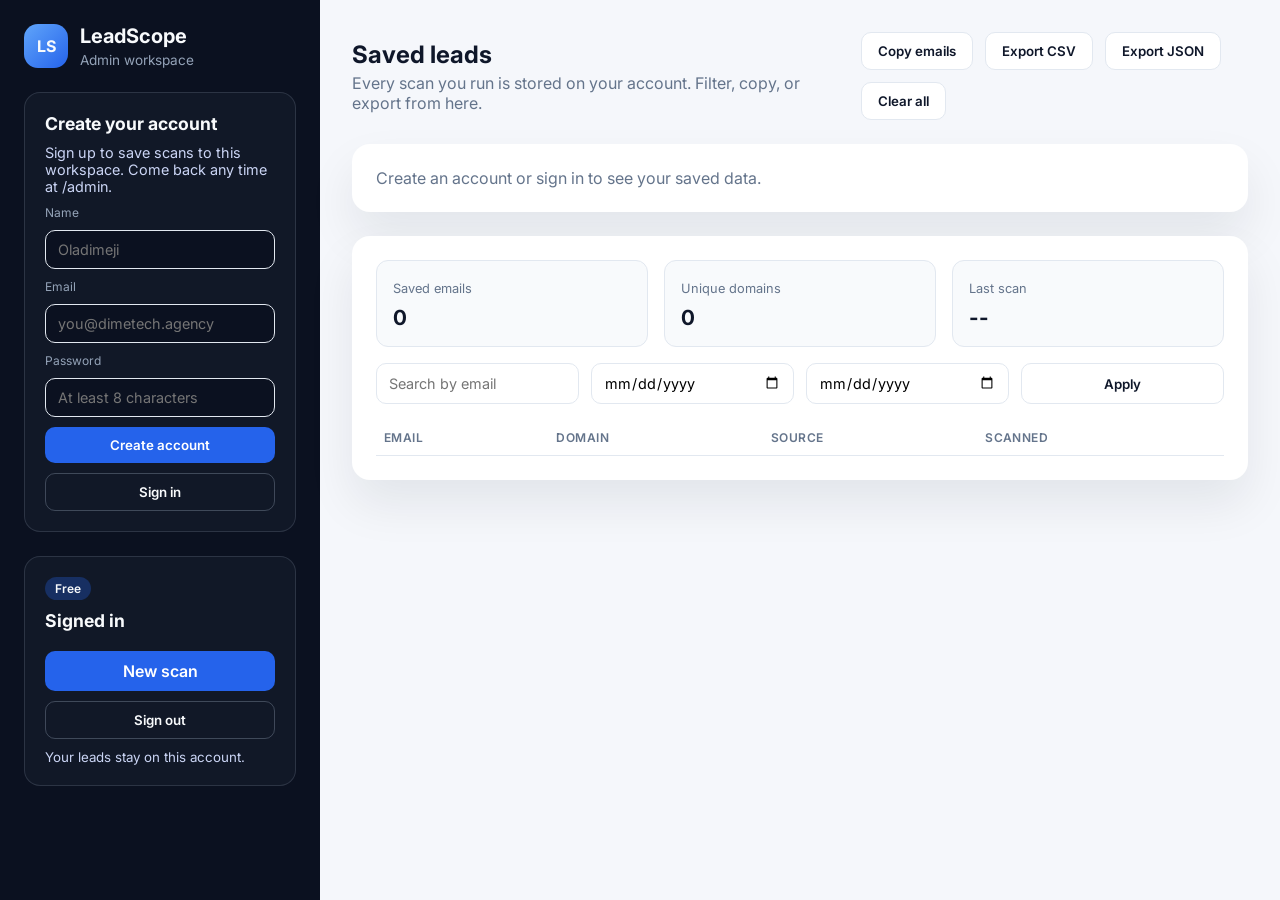
==== admin.html @ b21d5695 "Add /admin workspace so accounts persist and review saved leads" ====
<!DOCTYPE html>
<html lang="en">
<head>
  <meta charset="UTF-8" />
  <meta name="viewport" content="width=device-width, initial-scale=1.0" />
  <title>LeadScope Admin</title>
  <link rel="stylesheet" href="styles.css" />
  <link rel="preconnect" href="https://fonts.googleapis.com">
  <link rel="preconnect" href="https://fonts.gstatic.com" crossorigin>
  <link href="https://fonts.googleapis.com/css2?family=Inter:wght@400;500;600;700&display=swap" rel="stylesheet">
</head>
<body>
  <div class="app">
    <aside class="sidebar">
      <div class="brand">
        <div class="logo">LS</div>
        <div>
          <h1>LeadScope</h1>
          <p>Admin workspace</p>
        </div>
      </div>

      <div class="account-card" id="signedOutCard">
        <h2>Create your account</h2>
        <p>Sign up to save scans to this workspace. Come back any time at /admin.</p>
        <label for="authName">Name</label>
        <input type="text" id="authName" placeholder="Oladimeji" autocomplete="name" />
        <label for="authEmail">Email</label>
        <input type="text" id="authEmail" placeholder="you@dimetech.agency" autocomplete="email" />
        <label for="authPassword">Password</label>
        <input type="password" id="authPassword" placeholder="At least 8 characters" autocomplete="current-password" />
        <button class="btn btn-primary" id="registerBtn">Create account</button>
        <button class="btn btn-outline dark" id="loginBtn">Sign in</button>
      </div>

      <div class="plan-card" id="planCard" hidden>
        <span class="status" id="planStatus">Free</span>
        <h2 id="userName">Signed in</h2>
        <p id="userEmail"></p>
        <a class="btn btn-primary" href="/">New scan</a>
        <button class="btn btn-outline dark" id="logoutBtn">Sign out</button>
        <small class="trial" id="trialInfo">Your leads stay on this account.</small>
      </div>
    </aside>

    <main class="main">
      <header class="topbar">
        <div>
          <h2>Saved leads</h2>
          <p>Every scan you run is stored on your account. Filter, copy, or export from here.</p>
        </div>
        <div class="topbar-actions" id="signedInActions" hidden>
          <button class="btn btn-outline" id="copyBtn">Copy emails</button>
          <button class="btn btn-outline" id="exportCsvBtn">Export CSV</button>
          <button class="btn btn-outline" id="exportJsonBtn">Export JSON</button>
          <button class="btn btn-outline" id="clearHistory">Clear all</button>
        </div>
      </header>

      <div class="toast" id="toast" hidden></div>

      <section class="card" id="gateCard">
        <p class="empty">Create an account or sign in to see your saved data.</p>
      </section>

      <section class="card" id="dataCard" hidden>
        <div class="metrics">
          <div class="metric">
            <span>Saved emails</span>
            <strong id="emailCount">0</strong>
          </div>
          <div class="metric">
            <span>Unique domains</span>
            <strong id="domainCount">0</strong>
          </div>
          <div class="metric">
            <span>Last scan</span>
            <strong id="lastScan">--</strong>
          </div>
        </div>
        <div class="filters">
          <input type="text" id="searchEmail" placeholder="Search by email" />
          <input type="date" id="fromDate" />
          <input type="date" id="toDate" />
          <button class="btn btn-outline" id="filterBtn">Apply</button>
        </div>
        <div class="table-wrap">
          <table class="data-table">
            <thead>
              <tr>
                <th>Email</th>
                <th>Domain</th>
                <th>Source</th>
                <th>Scanned</th>
              </tr>
            </thead>
            <tbody id="tableBody"></tbody>
          </table>
        </div>
        <p class="empty" id="emptyState" hidden>No saved leads yet. Run a scan from the home page.</p>
      </section>
    </main>
  </div>
  <script src="admin.js"></script>
</body>
</html>
---- styles.css ----
:root {
  color-scheme: light;
  --bg: #f5f7fb;
  --card: #ffffff;
  --text: #0f172a;
  --muted: #64748b;
  --primary: #2563eb;
  --primary-dark: #1e40af;
  --border: #e2e8f0;
  --success: #16a34a;
}

* {
  box-sizing: border-box;
  font-family: "Inter", sans-serif;
}

body {
  margin: 0;
  background: var(--bg);
  color: var(--text);
}

.app {
  display: flex;
  min-height: 100vh;
}

.sidebar {
  width: 320px;
  background: #0b1120;
  color: #f8fafc;
  padding: 24px;
  display: flex;
  flex-direction: column;
  gap: 24px;
}

.brand {
  display: flex;
  align-items: center;
  gap: 12px;
}

.logo {
  width: 44px;
  height: 44px;
  border-radius: 14px;
  background: linear-gradient(135deg, #60a5fa, #2563eb);
  display: grid;
  place-items: center;
  font-weight: 700;
}

.brand h1 {
  margin: 0;
  font-size: 1.25rem;
}

.brand p {
  margin: 4px 0 0;
  color: #94a3b8;
  font-size: 0.85rem;
}

.plan-card,
.account-card {
  background: #111827;
  border-radius: 16px;
  padding: 20px;
  border: 1px solid rgba(148, 163, 184, 0.2);
  display: flex;
  flex-direction: column;
  gap: 10px;
}

.plan-card h2,
.account-card h2 {
  margin: 0;
  font-size: 1.1rem;
}

.plan-card p,
.account-card p {
  margin: 0;
  color: #cbd5f5;
  font-size: 0.9rem;
}

.account-card label {
  font-size: 0.75rem;
  color: #94a3b8;
}

.account-card input {
  background: #0b1120;
  color: #f8fafc;
  border-color: rgba(148, 163, 184, 0.3);
}

.status {
  align-self: flex-start;
  padding: 4px 10px;
  border-radius: 999px;
  background: rgba(37, 99, 235, 0.3);
  font-size: 0.75rem;
  font-weight: 600;
}

.trial {
  color: #cbd5f5;
}

.history-panel {
  flex: 1;
  background: #0f172a;
  border-radius: 16px;
  padding: 16px;
  overflow: hidden;
  display: flex;
  flex-direction: column;
  gap: 12px;
}

.history-panel.hidden .history-content,
.history-panel.hidden .danger {
  display: none;
}

.panel-header {
  display: flex;
  justify-content: space-between;
  align-items: center;
}

.history-content {
  display: flex;
  flex-direction: column;
  gap: 12px;
  overflow-y: auto;
  max-height: 360px;
}

.history-item {
  background: rgba(15, 23, 42, 0.8);
  padding: 12px;
  border-radius: 12px;
  border: 1px solid rgba(148, 163, 184, 0.2);
  font-size: 0.85rem;
}

.main {
  flex: 1;
  padding: 32px;
  display: flex;
  flex-direction: column;
  gap: 24px;
}

.topbar {
  display: flex;
  justify-content: space-between;
  align-items: center;
  gap: 16px;
}

.topbar h2 {
  margin: 0;
}

.topbar p {
  margin: 4px 0 0;
  color: var(--muted);
}

.topbar-actions {
  display: flex;
  gap: 12px;
  flex-wrap: wrap;
}

.topbar-actions .btn {
  white-space: nowrap;
}

.card {
  background: var(--card);
  border-radius: 18px;
  padding: 24px;
  box-shadow: 0 24px 48px rgba(15, 23, 42, 0.08);
  display: flex;
  flex-direction: column;
  gap: 16px;
  animation: fadeIn 0.4s ease;
}

textarea {
  width: 100%;
  min-height: 180px;
  border-radius: 12px;
  border: 1px solid var(--border);
  padding: 16px;
  resize: vertical;
  font-size: 0.95rem;
}

input[type="text"],
input[type="date"],
input[type="password"] {
  border-radius: 10px;
  border: 1px solid var(--border);
  padding: 10px 12px;
  font-size: 0.9rem;
}

.actions {
  display: flex;
  align-items: center;
  gap: 16px;
}

.progress-text {
  font-size: 0.85rem;
  color: var(--muted);
  min-width: 80px;
  text-align: right;
}

.note {
  background: #f8fafc;
  border: 1px dashed var(--border);
  color: var(--muted);
  padding: 10px 12px;
  border-radius: 12px;
  font-size: 0.85rem;
}

.progress-wrap {
  flex: 1;
  height: 8px;
  background: #e2e8f0;
  border-radius: 999px;
  overflow: hidden;
}

.progress-bar {
  height: 100%;
  width: 0%;
  background: linear-gradient(90deg, #2563eb, #60a5fa);
  transition: width 0.2s ease;
}

.spinner {
  width: 20px;
  height: 20px;
  border-radius: 999px;
  border: 3px solid #d1d5db;
  border-top-color: var(--primary);
  animation: spin 1s linear infinite;
  opacity: 0;
  transition: opacity 0.2s ease;
}

.spinner.active {
  opacity: 1;
}

.metrics {
  display: grid;
  grid-template-columns: repeat(auto-fit, minmax(160px, 1fr));
  gap: 16px;
}

.metric {
  background: #f8fafc;
  border-radius: 12px;
  padding: 16px;
  border: 1px solid var(--border);
}

.metric span {
  font-size: 0.8rem;
  color: var(--muted);
}

.metric strong {
  display: block;
  font-size: 1.3rem;
  margin-top: 8px;
}

.search-header {
  display: flex;
  flex-direction: column;
  gap: 12px;
}

.filters {
  display: grid;
  grid-template-columns: repeat(auto-fit, minmax(160px, 1fr));
  gap: 12px;
}

.results {
  display: flex;
  flex-direction: column;
  gap: 12px;
  min-height: 120px;
}

.result-item {
  border: 1px solid var(--border);
  border-radius: 12px;
  padding: 12px;
  display: flex;
  flex-direction: column;
  gap: 6px;
}

.badge {
  align-self: flex-start;
  background: rgba(22, 163, 74, 0.1);
  color: var(--success);
  padding: 4px 10px;
  border-radius: 999px;
  font-size: 0.75rem;
  font-weight: 600;
}

.btn {
  border: none;
  border-radius: 10px;
  padding: 10px 16px;
  font-weight: 600;
  cursor: pointer;
  transition: transform 0.2s ease, box-shadow 0.2s ease;
}

.btn:hover {
  transform: translateY(-1px);
  box-shadow: 0 12px 24px rgba(37, 99, 235, 0.15);
}

.btn:disabled {
  opacity: 0.6;
  cursor: not-allowed;
  transform: none;
  box-shadow: none;
}

.btn-primary {
  background: var(--primary);
  color: white;
}

.btn-outline {
  background: white;
  border: 1px solid var(--border);
  color: var(--text);
}

.btn-outline.dark {
  background: transparent;
  color: #f8fafc;
  border-color: rgba(148, 163, 184, 0.35);
}

.link {
  background: transparent;
  border: none;
  color: #93c5fd;
  cursor: pointer;
  font-weight: 600;
}

.link.danger {
  color: #fca5a5;
  align-self: flex-start;
  padding: 0;
}

.toast {
  background: #0f172a;
  color: #f8fafc;
  padding: 12px 16px;
  border-radius: 12px;
  font-size: 0.9rem;
}

.empty {
  color: var(--muted);
  margin: 0;
}

a.btn {
  text-decoration: none;
  display: inline-block;
  text-align: center;
}

.table-wrap {
  overflow-x: auto;
}

.data-table {
  width: 100%;
  border-collapse: collapse;
  font-size: 0.9rem;
}

.data-table th,
.data-table td {
  text-align: left;
  padding: 10px 8px;
  border-bottom: 1px solid var(--border);
  vertical-align: top;
}

.data-table th {
  color: var(--muted);
  font-weight: 600;
  font-size: 0.75rem;
  text-transform: uppercase;
  letter-spacing: 0.04em;
}

@keyframes spin {
  to { transform: rotate(360deg); }
}

@keyframes fadeIn {
  from { opacity: 0; transform: translateY(8px); }
  to { opacity: 1; transform: translateY(0); }
}

@media (max-width: 960px) {
  .app {
    flex-direction: column;
  }

  .sidebar {
    width: 100%;
  }

  .topbar {
    flex-direction: column;
    align-items: flex-start;
  }
}

@media (max-width: 640px) {
  .actions {
    flex-direction: column;
    align-items: stretch;
  }

  .main {
    padding: 16px;
  }
}
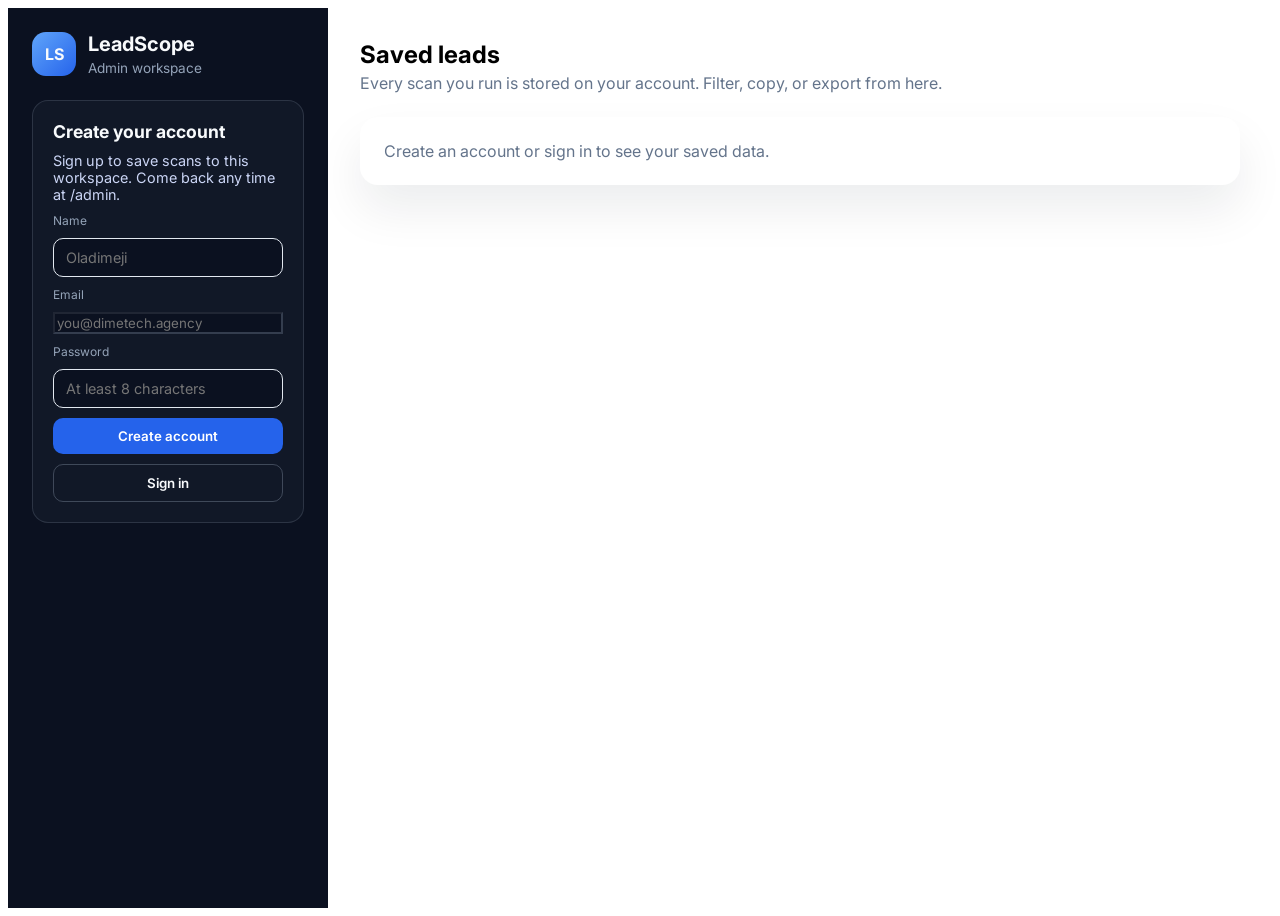
==== commit 89cf6ba0: "Crawl Shopify privacy-policy pages and copy all emails" ====
--- a/admin.html
+++ b/admin.html
@@ -4,7 +4,7 @@
   <meta charset="UTF-8" />
   <meta name="viewport" content="width=device-width, initial-scale=1.0" />
   <title>LeadScope Admin</title>
-  <link rel="stylesheet" href="styles.css" />
+  <link rel="stylesheet" href="/styles.css" />
   <link rel="preconnect" href="https://fonts.googleapis.com">
   <link rel="preconnect" href="https://fonts.gstatic.com" crossorigin>
   <link href="https://fonts.googleapis.com/css2?family=Inter:wght@400;500;600;700&display=swap" rel="stylesheet">
@@ -20,18 +20,18 @@
         </div>
       </div>
 
-      <div class="account-card" id="signedOutCard">
+      <form class="account-card" id="signedOutCard" method="post" action="/api/register">
         <h2>Create your account</h2>
         <p>Sign up to save scans to this workspace. Come back any time at /admin.</p>
         <label for="authName">Name</label>
-        <input type="text" id="authName" placeholder="Oladimeji" autocomplete="name" />
+        <input type="text" id="authName" name="name" placeholder="Oladimeji" autocomplete="name" />
         <label for="authEmail">Email</label>
-        <input type="text" id="authEmail" placeholder="you@dimetech.agency" autocomplete="email" />
+        <input type="email" id="authEmail" name="email" placeholder="you@dimetech.agency" autocomplete="email" required />
         <label for="authPassword">Password</label>
-        <input type="password" id="authPassword" placeholder="At least 8 characters" autocomplete="current-password" />
-        <button class="btn btn-primary" id="registerBtn">Create account</button>
-        <button class="btn btn-outline dark" id="loginBtn">Sign in</button>
-      </div>
+        <input type="password" id="authPassword" name="password" placeholder="At least 8 characters" autocomplete="new-password" required minlength="8" />
+        <button class="btn btn-primary" type="submit" id="registerBtn">Create account</button>
+        <button class="btn btn-outline dark" type="button" id="loginBtn">Sign in</button>
+      </form>
 
       <div class="plan-card" id="planCard" hidden>
         <span class="status" id="planStatus">Free</span>
@@ -50,7 +50,7 @@
           <p>Every scan you run is stored on your account. Filter, copy, or export from here.</p>
         </div>
         <div class="topbar-actions" id="signedInActions" hidden>
-          <button class="btn btn-outline" id="copyBtn">Copy emails</button>
+          <button class="btn btn-outline" id="copyBtn">Copy all</button>
           <button class="btn btn-outline" id="exportCsvBtn">Export CSV</button>
           <button class="btn btn-outline" id="exportJsonBtn">Export JSON</button>
           <button class="btn btn-outline" id="clearHistory">Clear all</button>
@@ -101,6 +101,6 @@
       </section>
     </main>
   </div>
-  <script src="admin.js"></script>
+  <script src="/admin.js"></script>
 </body>
 </html>
--- a/styles.css
+++ b/styles.css
@@ -15,10 +15,8 @@
   font-family: "Inter", sans-serif;
 }
 
-body {
-  margin: 0;
-  background: var(--bg);
-  color: var(--text);
+[hidden] {
+  display: none !important;
 }
 
 .app {
